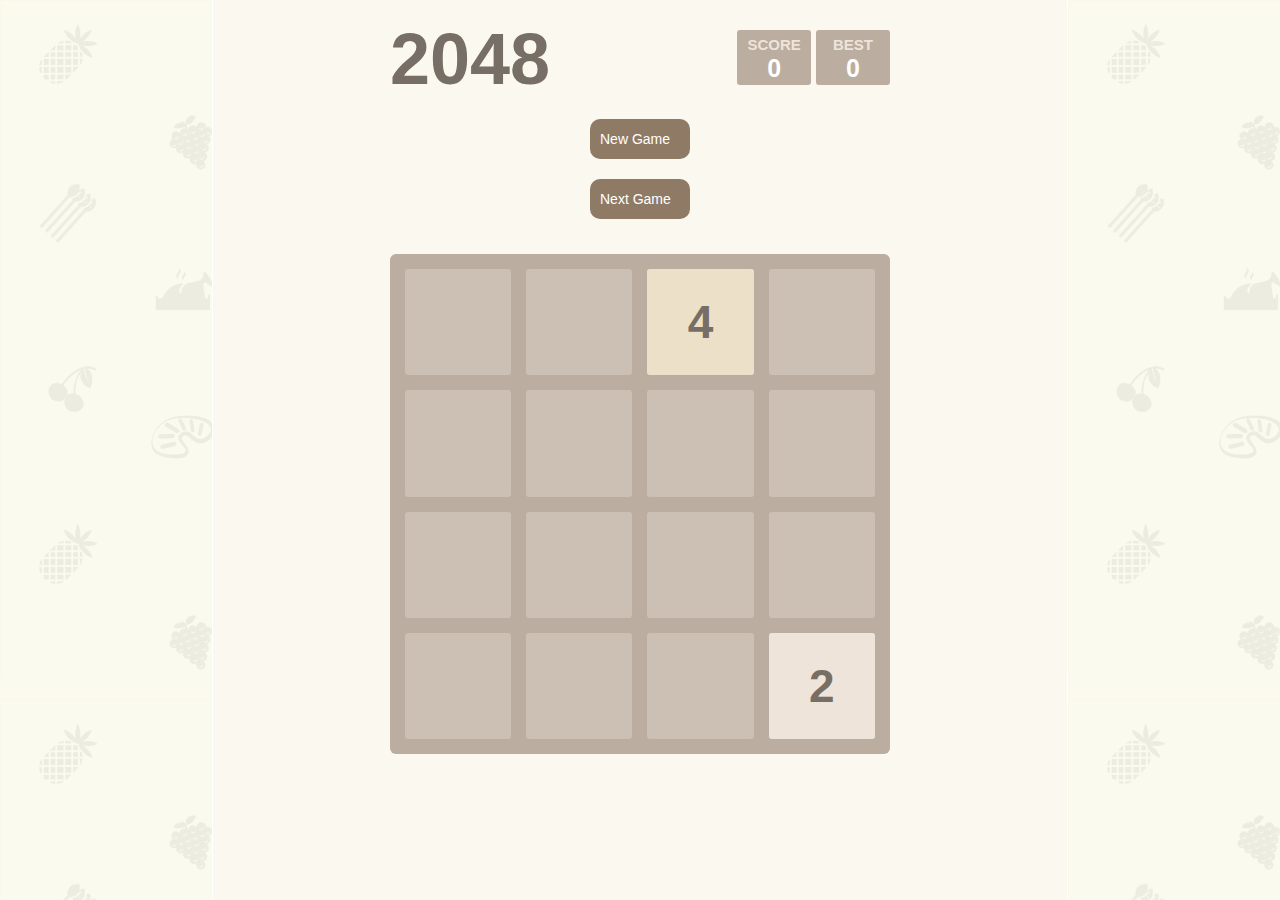
==== 2048-master/index.html @ 56f87338 "update" ====
<!DOCTYPE html>
<html lang="en">
<head>
    <meta charset="UTF-8">
    <meta name="viewport" content="width=device-width, initial-scale=1.0, minimun-scale=1.0, maximum-scale=1.0, user-scalable=no">
    <title>2048 Game</title>
    <link rel="stylesheet" href="./css/bootstrap.min.css">
    <link rel="stylesheet" href="./css/style.css">
    <link rel="stylesheet" href="./css/xsStyle.css">
    <script src="./js/jquery-3.3.1.min.js"></script>
    <script src="./js/bootstrap.min.js"></script>
</head>
<body>
<div class="container-fluid">
    <div class="col-sm-2 hidden-xs side-column" id="left"></div>
    <div class="col-sm-8 col-xs-12" id="main-column">
        <div id="main">
            <div class="heading">
                <h1 class="title">2048</h1>
                <div class="scores-container" id="best">0</div>
                <div class="scores-container" id="score">0</div>
            </div>
            <div class="game-intro">
                <a href="#" id="newgamebutton" onclick="newGame()">New Game</a>
                <a href="../Gobang/index.html" id="nextgamebutton">Next Game</a>
            </div>
            <div class="game-container">
                <div class="grid-container">
                    <div class="grid-row">
                        <div class="grid-cell"></div>
                        <div class="grid-cell"></div>
                        <div class="grid-cell"></div>
                        <div class="grid-cell"></div>
                    </div>
                    <div class="grid-row">
                        <div class="grid-cell"></div>
                        <div class="grid-cell"></div>
                        <div class="grid-cell"></div>
                        <div class="grid-cell"></div>
                    </div>
                    <div class="grid-row">
                        <div class="grid-cell"></div>
                        <div class="grid-cell"></div>
                        <div class="grid-cell"></div>
                        <div class="grid-cell"></div>
                    </div>
                    <div class="grid-row">
                        <div class="grid-cell"></div>
                        <div class="grid-cell"></div>
                        <div class="grid-cell"></div>
                        <div class="grid-cell"></div>
                    </div>
                </div>
            </div>
        </div>
    </div>
    <div class="col-sm-2 hidden-xs side-column" id="right"></div>
</div>
<script src="./js/cellStyle.js"></script>
<script src="js/animation.js"></script>
<script src="./js/game.js"></script>
</body>
</html>
---- 2048-master/css/style.css ----
/*正常样式*/
body{
    color: #776e65;
    margin: 0;
    padding: 0;
    height: 100vh;
}
.container-fluid{
    padding: 0px;
}
.side-column{
    background-image: url("../amam.png");
    background-repeat: repeat-y;
    height: 100vh;
}
#left{
    border-right: 1px solid white;
}
#right{
    border-left: 1px solid white;
}
#main-column{
    background-color: #faf8ef;
    overflow: hidden;
    height: 100vh;
}
#main{
    max-width: 500px;
    margin: 20px auto 0;
}
.heading{
    padding: 0px;
}

#newgamebutton{
    display: block;
    margin: 20px auto;

    width: 100px;
    padding: 10px;
    background-color: #8f7a66;

    font-family: Arial;
    color: white;
    border-radius: 10px;
    text-decoration: none;
}

#newgamebutton:hover{
    background-color: #9f8b77
}

#nextgamebutton{
    display: block;
    margin: 20px auto;

    width: 100px;
    padding: 10px;
    background-color: #8f7a66;

    font-family: Arial;
    color: white;
    border-radius: 10px;
    text-decoration: none;
}

#nextgamebutton:hover{
    background-color: #9f8b77
}

/*分数*/
.scores-container{
    float: right;
    position: relative;
    display: inline-block;
    background: #bbada0;
    font-size: 25px;
    height: 55px;
    line-height: 47px;
    border-radius: 3px;
    color: white;
    font-weight: bold;
    text-align: center;
    padding: 15px 30px;
    margin-top: 10px;
    margin-left: 5px;
}
.scores-container:after{
    position: absolute;
    width: 100%;
    bottom: 17px;
    left: 0px;
    text-align: center;
    font-size: 15px;
    color: #eee4da;
}
#score:after{
    content:"SCORE";
}
#best:after{
    content: "BEST";
}

.title{
    font-weight: bold;
    display: inline-block;
    font-size: 72px;
    margin: 0px;
}
.restart-button{
    background-color: #8f7a66;
    border-radius: 3px;
    padding: 0 20px;
    text-decoration: none;
    color: #f9f6f2;
    height:  40px;
    line-height: 42px;
    display: block;
    text-align: center;
    float: right;
    font-weight: bold;
}
.game-container{
    position: relative;
    margin-top: 35px;
    background-color: #bbada0;
    width: 500px;
    height: 500px;
    box-sizing: border-box;
    border-radius: 6px;
    padding-top: 15px;
    padding-left: 15px;
}
.grid-row{
    margin-bottom: 15px;
    display: flex;
}
.grid-cell{
    width: 106.25px;
    height: 106.25px;
    margin-right: 15px;
    float: left;
    border-radius: 3px;
    background: rgba(238, 228, 218, 0.35);
    /*font-size:46px;*/
    /*font-weight: bold;*/
    /*text-align: center;*/
    /*line-height: 106.25px;*/
}
.number-cell{
    border-radius: 3px;
    font-family: Arial;
    font-weight: bold;
    font-size: 46px;
    line-height: 106.25px;
    text-align: center;
    position: absolute;
}
---- 2048-master/css/xsStyle.css ----
/*小屏幕对应样式*/
@media screen and (max-width: 500px){
    #main{
        width: 280px;
    }

    .scores-container{
        bottom: 5px;
        margin-top: 0px;
        height: 45px;
        font-size: 20px;
        padding: 5px 20px;
    }
    .scores-container:after{
        bottom: 10px;
        font-size: 12px;
    }

    .title{
        font-size: 36px;
    }
    .game-intro h2{
        font-size: 18px;
    }
    .restart-button{
        height: 30px;
        line-height: 30px;
        padding: 0 10px;
    }
    .game-container{
        width: 280px;
        height: 280px;
        padding-top: 10px;
        padding-left: 10px;
    }
    .grid-row{
        margin-bottom: 10px;
    }
    .grid-cell{
        width: 57.5px;
        height: 57.5px;
        margin-right: 10px;
    }
    .number-cell{
        font-size: 25px;
        line-height: 57.5px;
    }
}
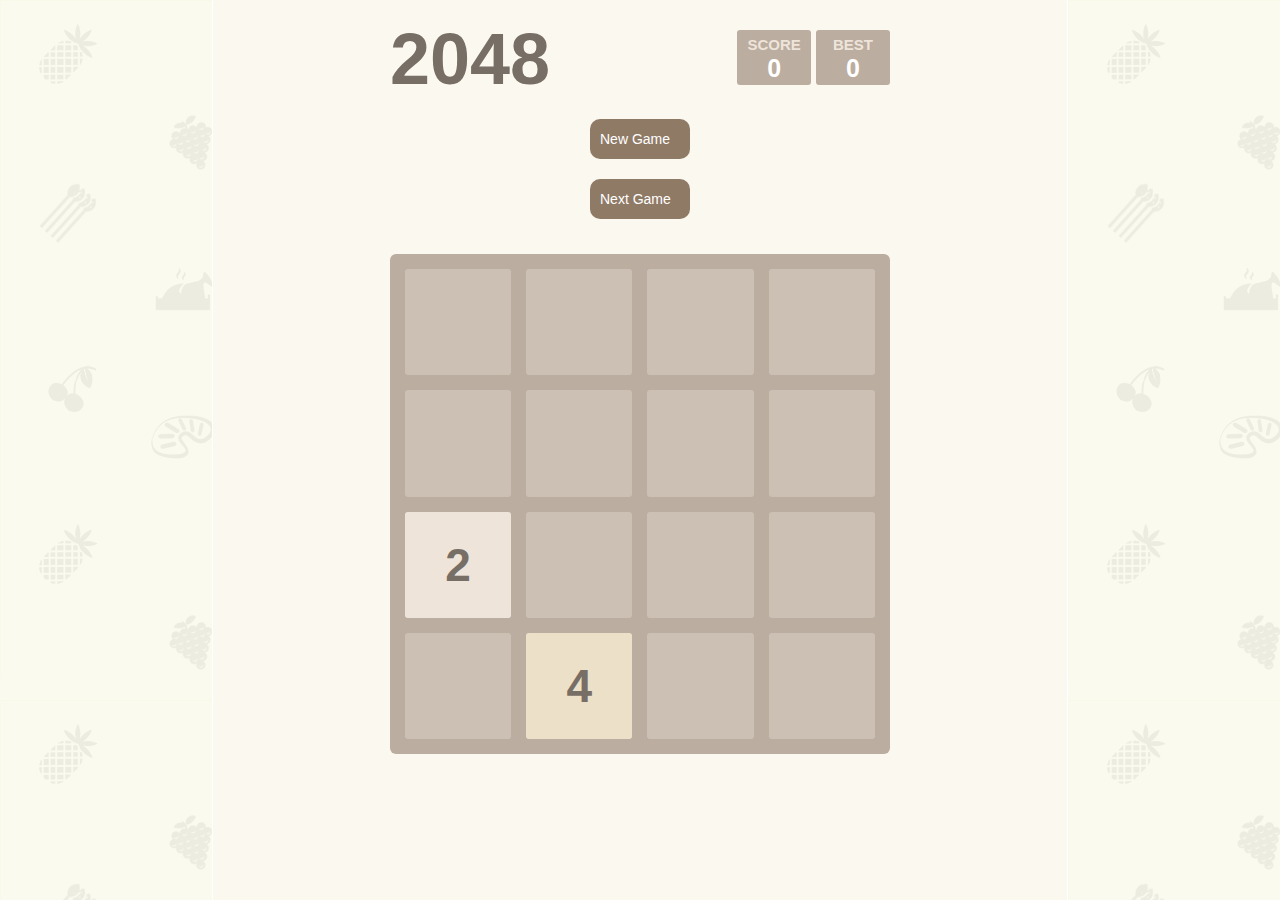
==== commit 2f1f8474: "Update index.html" ====
--- a/2048-master/index.html
+++ b/2048-master/index.html
@@ -2,7 +2,7 @@
 <html lang="en">
 <head>
     <meta charset="UTF-8">
-    <meta name="viewport" content="width=device-width, initial-scale=1.0, minimun-scale=1.0, maximum-scale=1.0, user-scalable=no">
+    <meta name="viewport" content="width=device-width, initial-scale=1.0, minimum-scale=1.0, maximum-scale=1.0, user-scalable=no">
     <title>2048 Game</title>
     <link rel="stylesheet" href="./css/bootstrap.min.css">
     <link rel="stylesheet" href="./css/style.css">
@@ -60,4 +60,4 @@
 <script src="js/animation.js"></script>
 <script src="./js/game.js"></script>
 </body>
-</html>+</html>
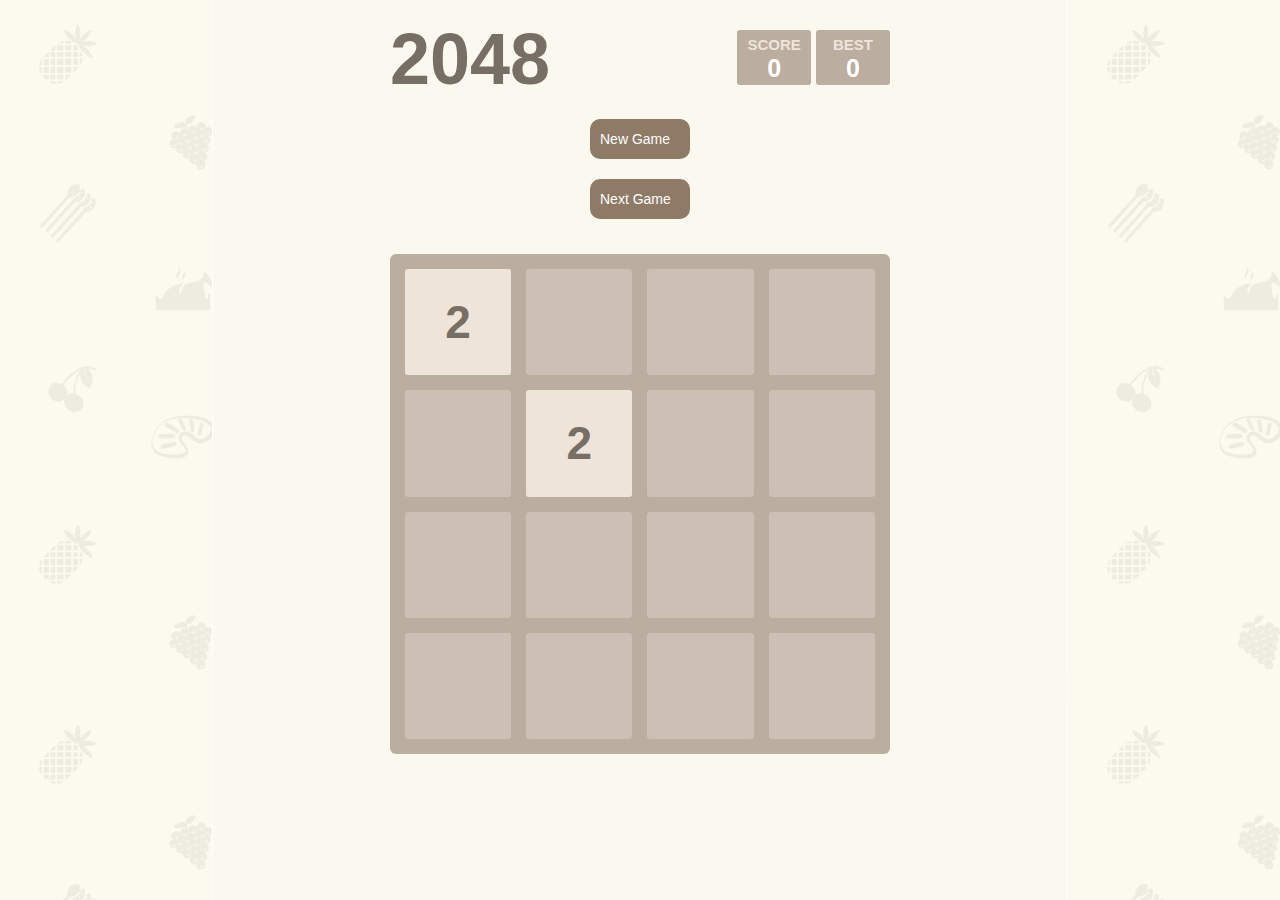
==== commit e64ba6f5: "Update index.html" ====
--- a/2048-master/index.html
+++ b/2048-master/index.html
@@ -21,8 +21,10 @@
                 <div class="scores-container" id="score">0</div>
             </div>
             <div class="game-intro">
-                <a href="#" id="newgamebutton" onclick="newGame()">New Game</a>
-                <a href="../Gobang/index.html" id="nextgamebutton">Next Game</a>
+                <header>
+                    <a href="#" id="newgamebutton" onclick="newGame()">New Game</a>
+                    <a href="../Gobang/index.html" id="nextgamebutton">Next Game</a>
+                </header>
             </div>
             <div class="game-container">
                 <div class="grid-container">
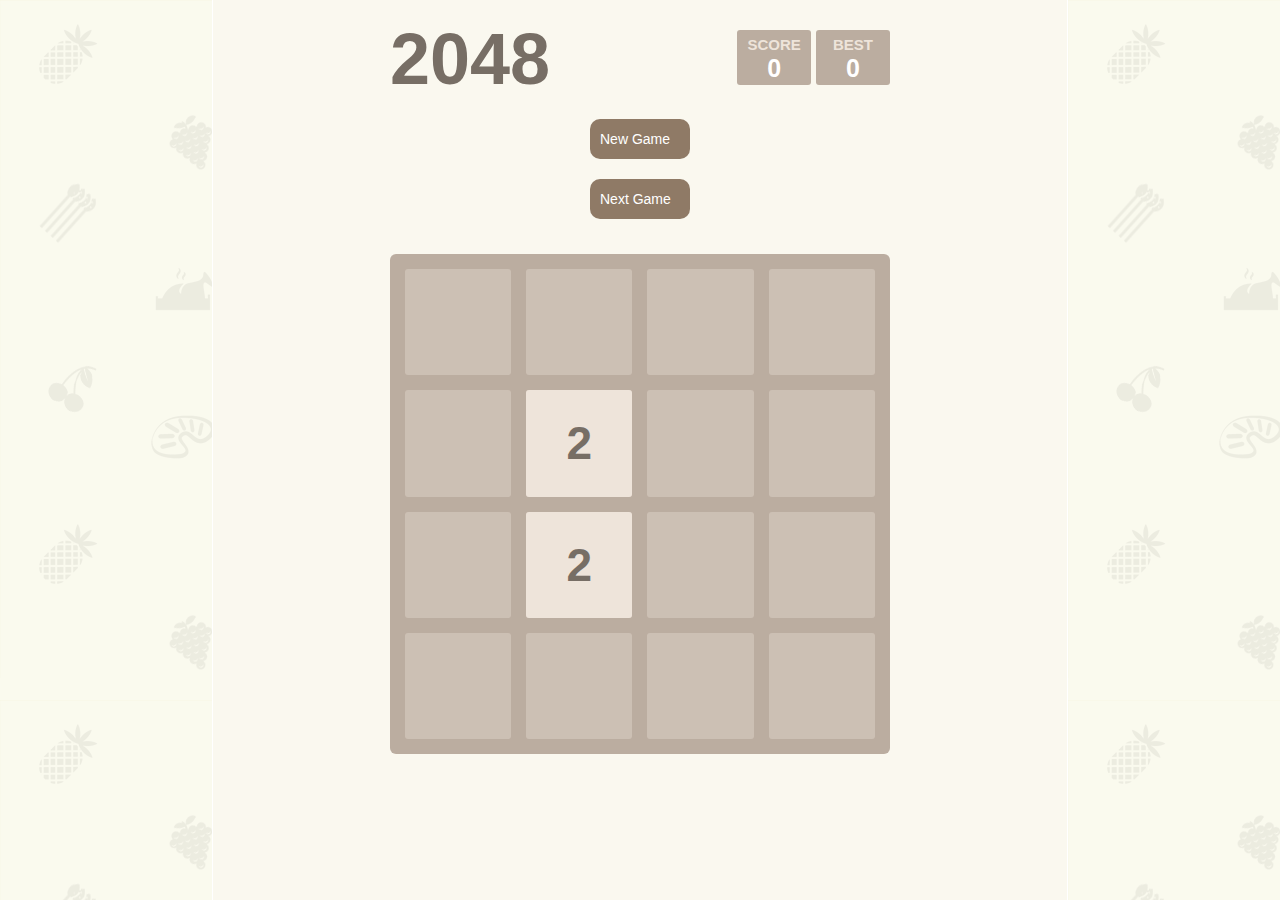
==== commit 8220a6fc: "Update index.html" ====
--- a/2048-master/index.html
+++ b/2048-master/index.html
@@ -21,10 +21,8 @@
                 <div class="scores-container" id="score">0</div>
             </div>
             <div class="game-intro">
-                <header>
-                    <a href="#" id="newgamebutton" onclick="newGame()">New Game</a>
-                    <a href="../Gobang/index.html" id="nextgamebutton">Next Game</a>
-                </header>
+                <a href="#" id="newgamebutton" onclick="newGame()">New Game</a>
+                <a href="../Gobang/index.html" id="nextgamebutton">Next Game</a>
             </div>
             <div class="game-container">
                 <div class="grid-container">
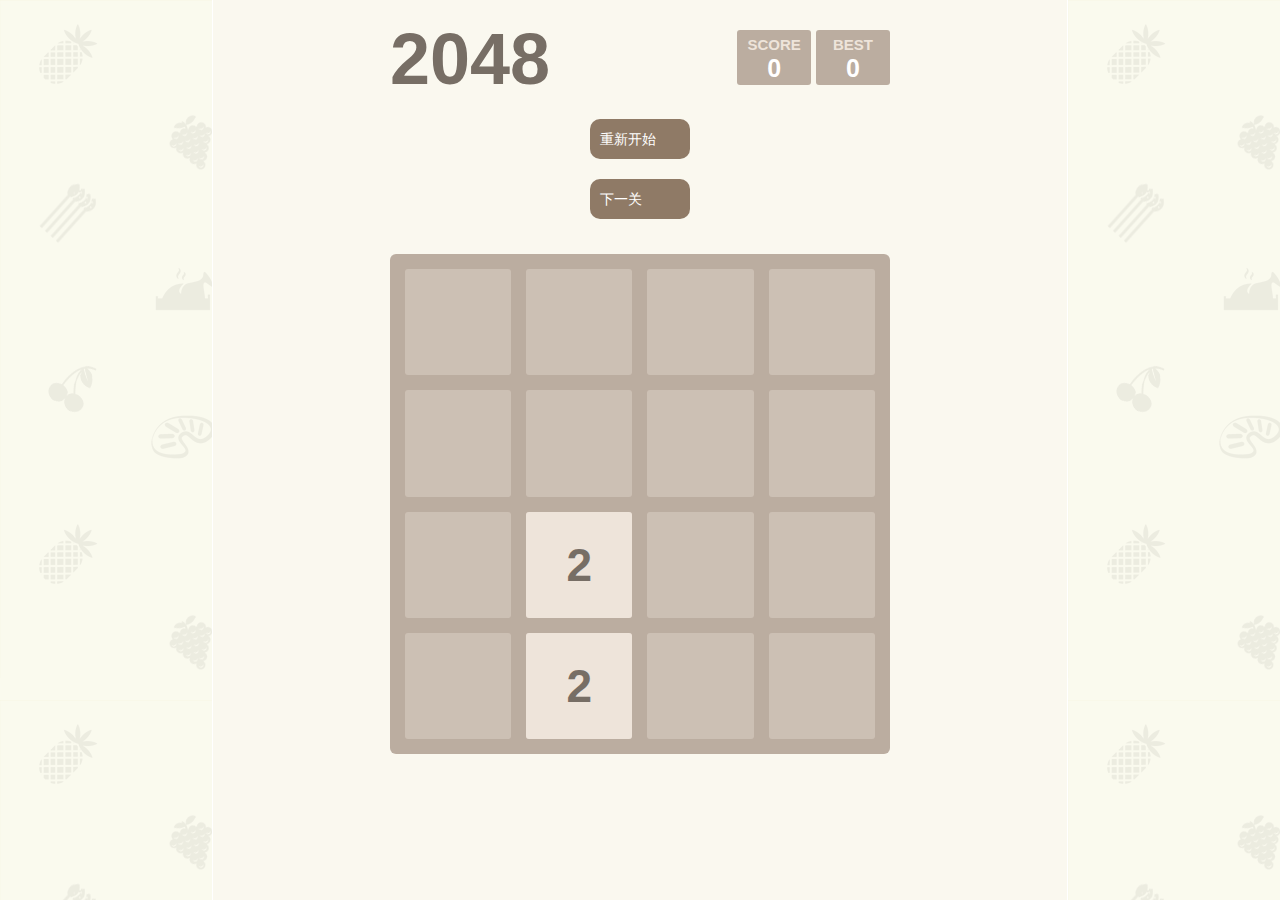
==== commit e25a1662: "Update index.html" ====
--- a/2048-master/index.html
+++ b/2048-master/index.html
@@ -21,8 +21,8 @@
                 <div class="scores-container" id="score">0</div>
             </div>
             <div class="game-intro">
-                <a href="#" id="newgamebutton" onclick="newGame()">New Game</a>
-                <a href="../Gobang/index.html" id="nextgamebutton">Next Game</a>
+                <a href="#" id="newgamebutton" onclick="newGame()">重新开始</a>
+                <a href="../Gobang/index.html" id="nextgamebutton">下一关</a>
             </div>
             <div class="game-container">
                 <div class="grid-container">
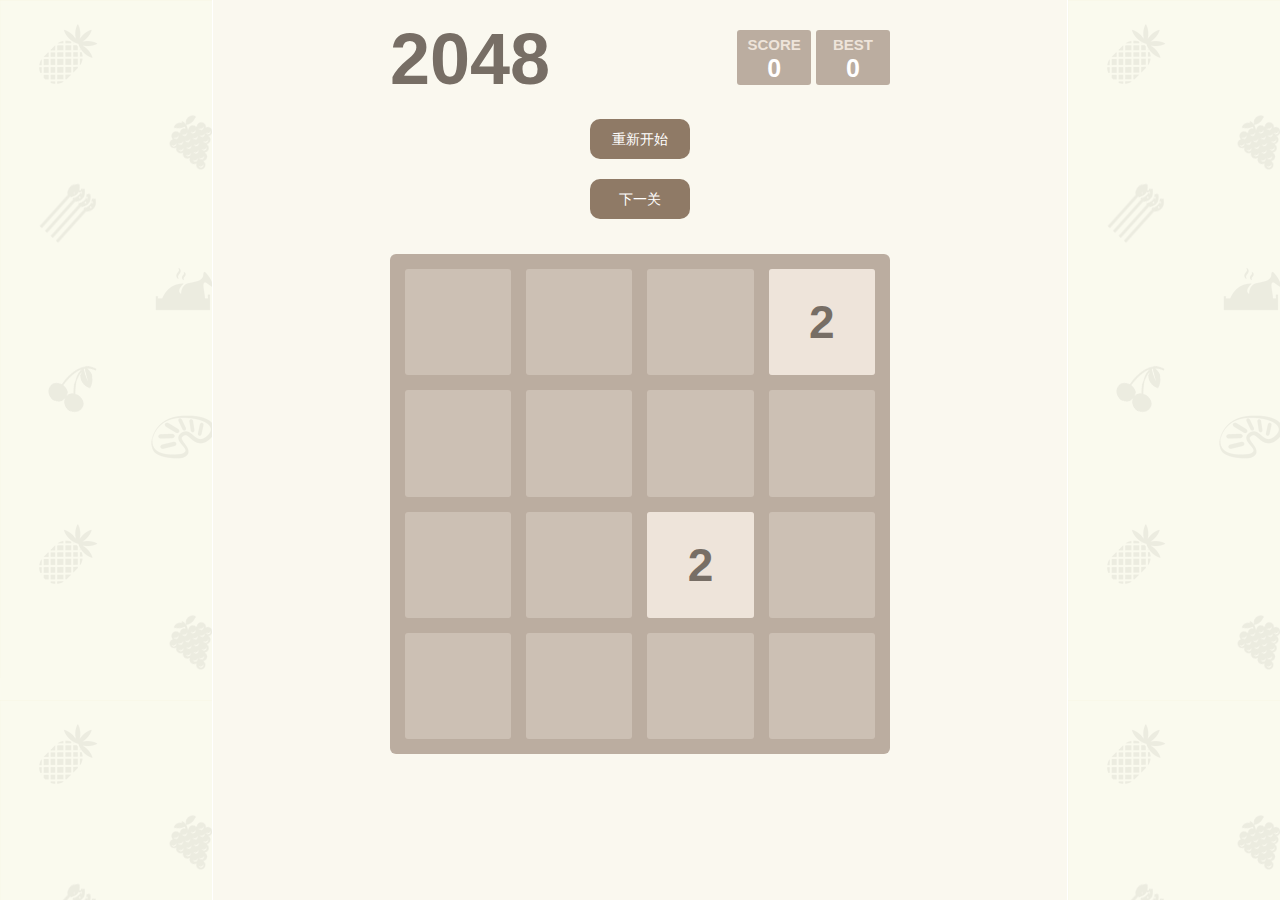
==== commit 72acca60: "Update index.html" ====
--- a/2048-master/index.html
+++ b/2048-master/index.html
@@ -1,8 +1,7 @@
 <!DOCTYPE html>
 <html lang="en">
 <head>
-    <meta charset="UTF-8">
-    <meta name="viewport" content="width=device-width, initial-scale=1.0, minimum-scale=1.0, maximum-scale=1.0, user-scalable=no">
+    <meta name="viewport" content="width=device-width, initial-scale=1.0, minimum-scale=1.0, maximum-scale=1.0, user-scalable=no" charset="UTF-8">
     <title>2048 Game</title>
     <link rel="stylesheet" href="./css/bootstrap.min.css">
     <link rel="stylesheet" href="./css/style.css">
--- a/2048-master/css/style.css
+++ b/2048-master/css/style.css
@@ -40,6 +40,7 @@
     padding: 10px;
     background-color: #8f7a66;
 
+    text-align:center;
     font-family: Arial;
     color: white;
     border-radius: 10px;
@@ -58,6 +59,7 @@
     padding: 10px;
     background-color: #8f7a66;
 
+    text-align:center;
     font-family: Arial;
     color: white;
     border-radius: 10px;
@@ -155,4 +157,4 @@
     line-height: 106.25px;
     text-align: center;
     position: absolute;
-}+}
